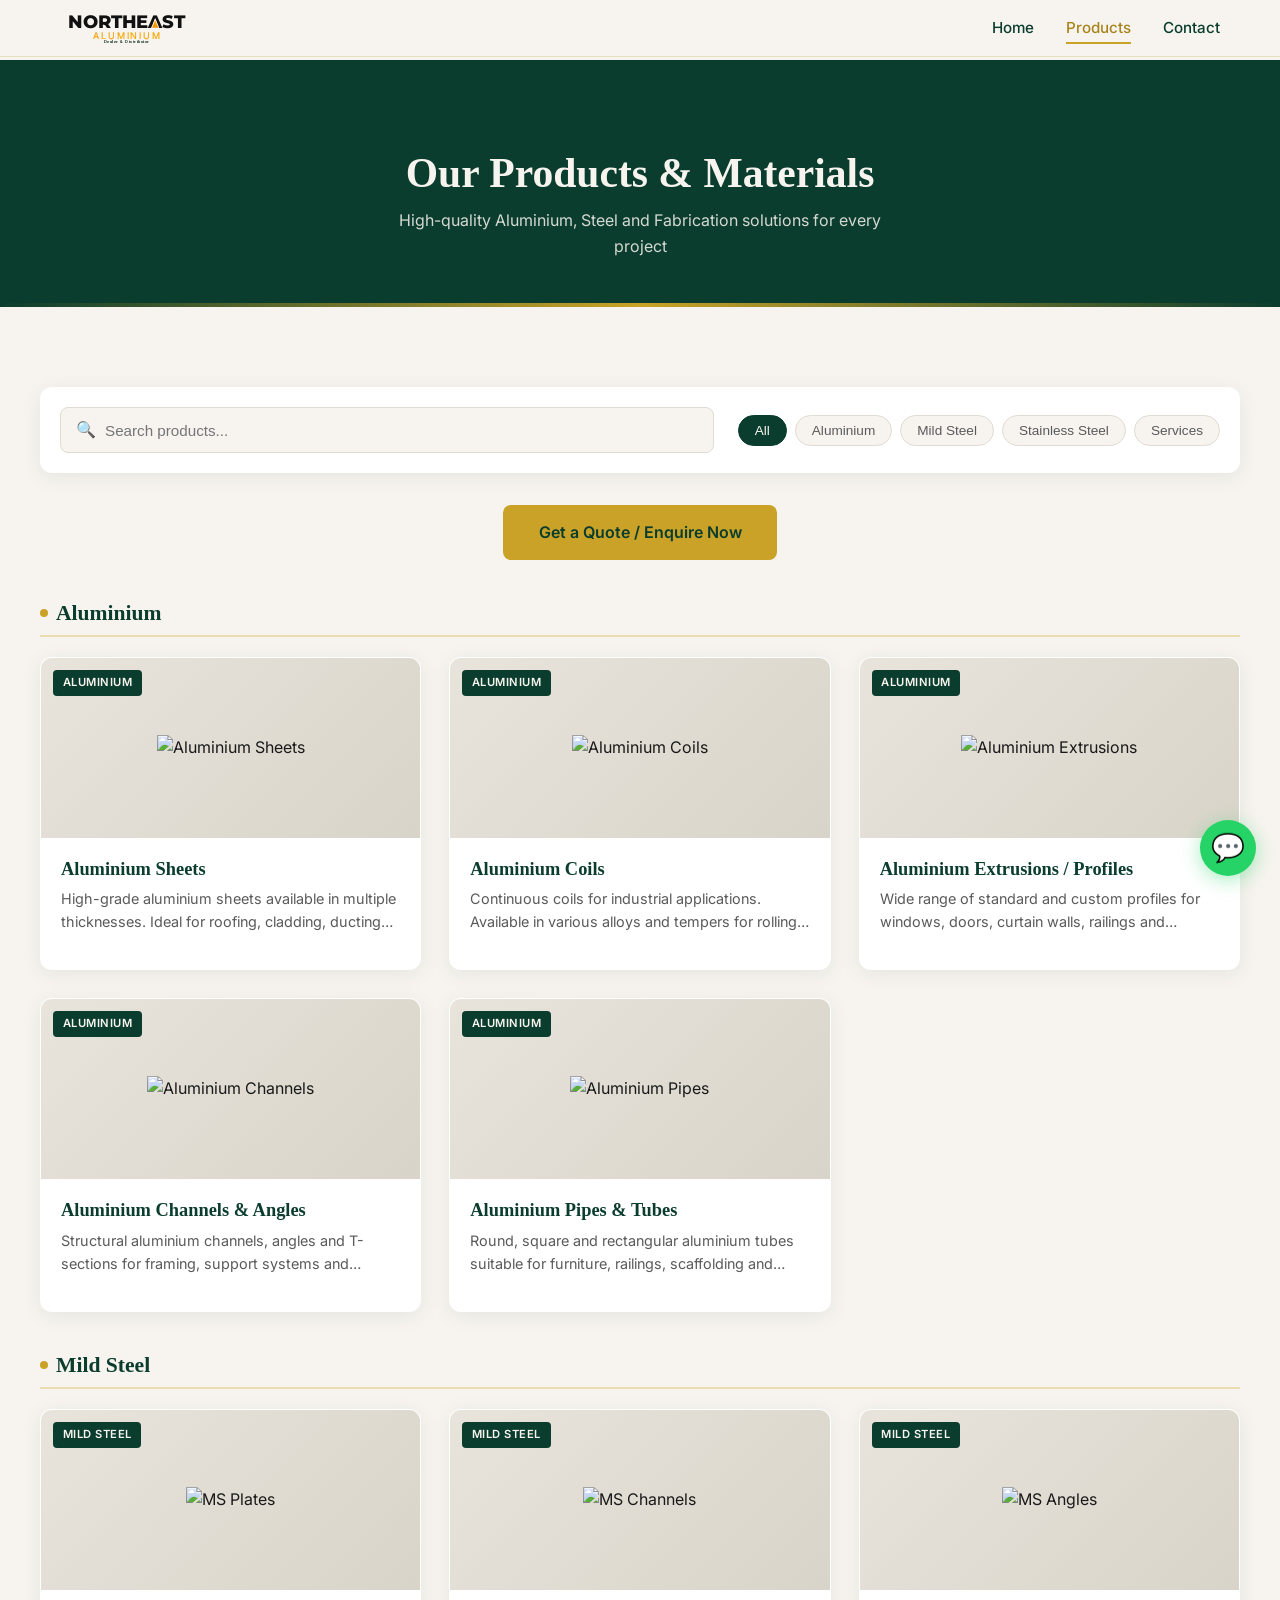
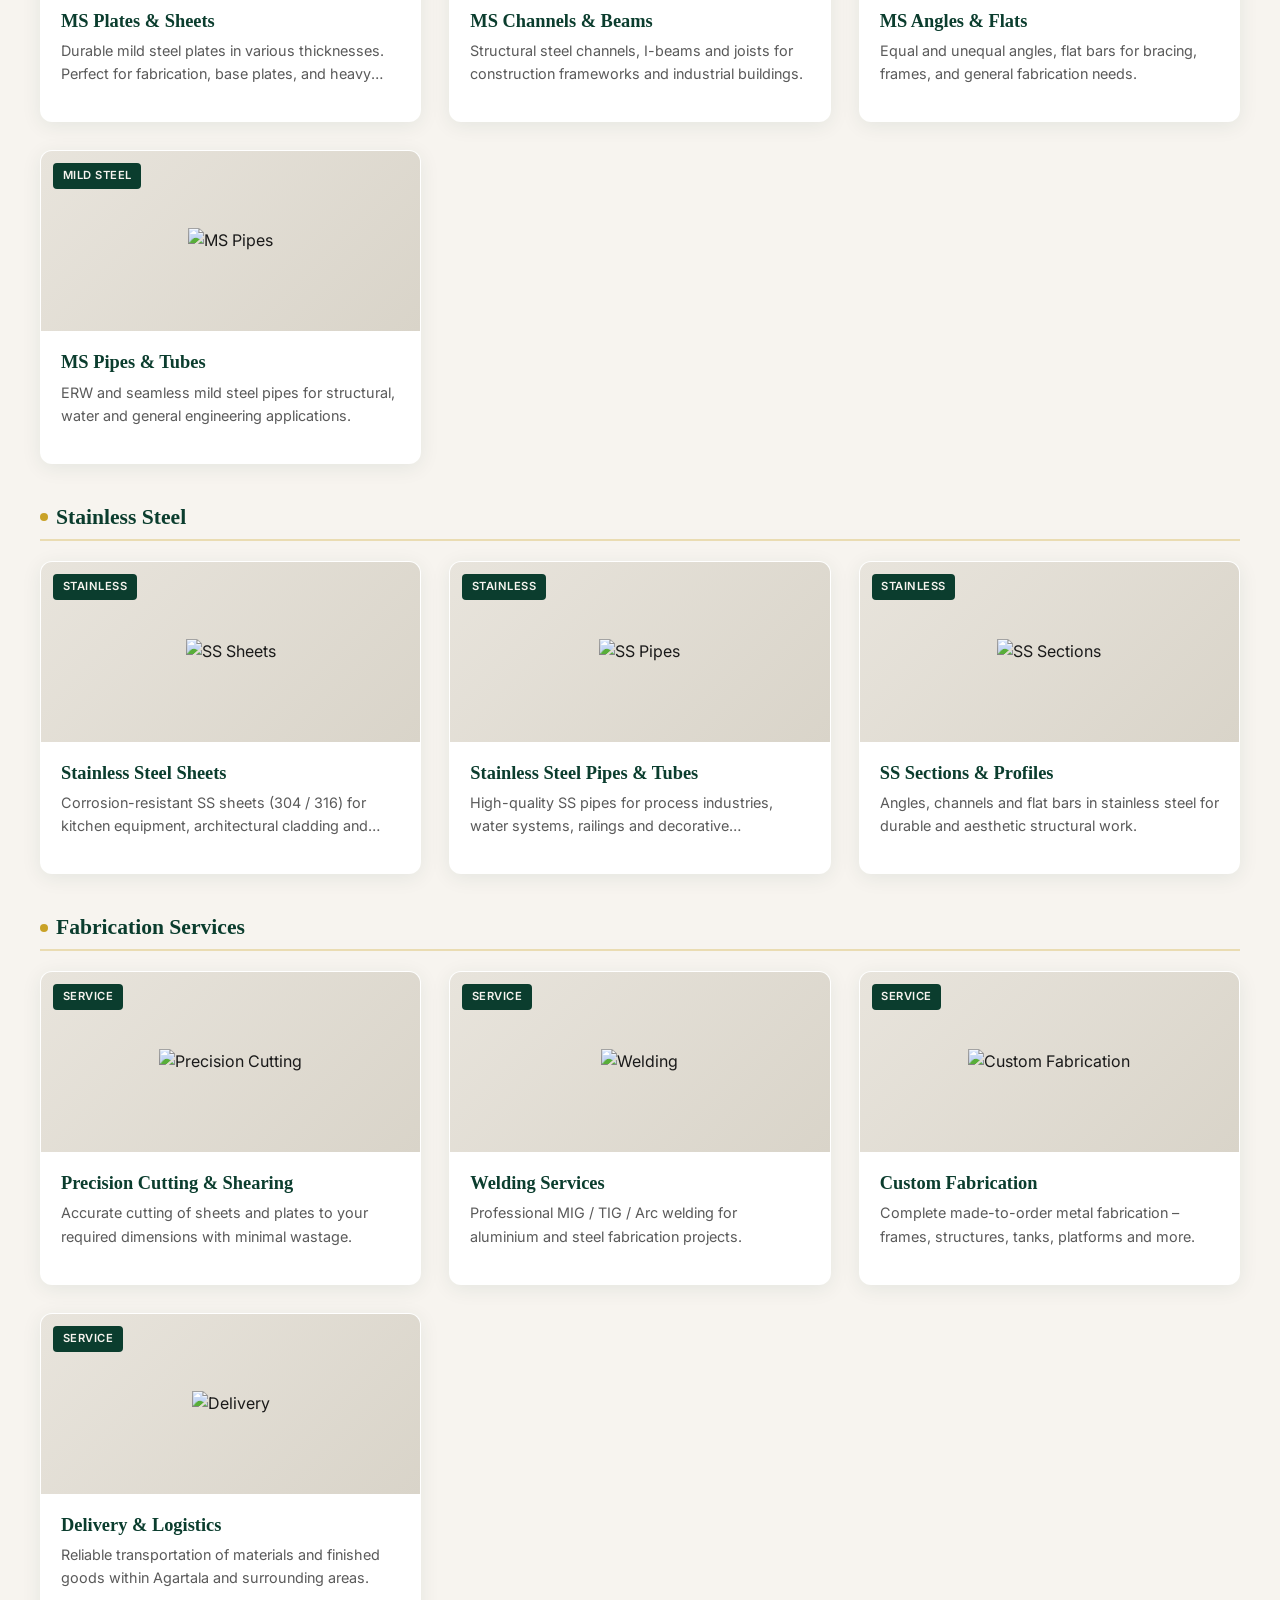
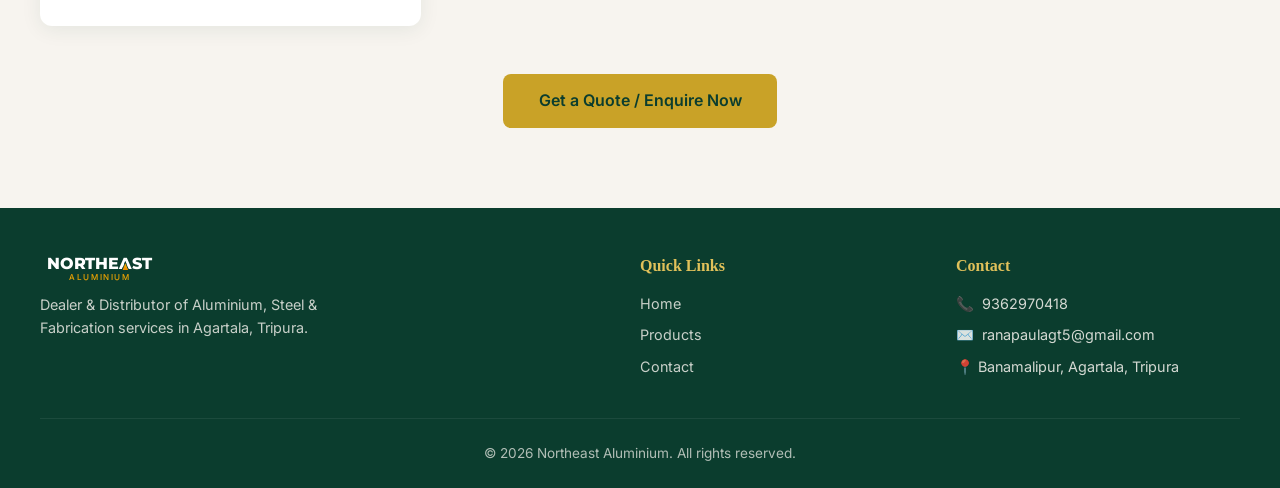
==== products.html @ 54a19af0 "Add files via upload" ====
<!DOCTYPE html>
<html lang="en">

<head>
    <meta charset="UTF-8">
    <meta name="viewport" content="width=device-width, initial-scale=1.0">
    <title>Products | Northeast Aluminium – Aluminium, Steel & Fabrication</title>
    <meta name="description"
        content="Browse our complete range of Aluminium sheets, extrusions, Mild Steel, Stainless Steel and fabrication services.">

    <link rel="preconnect" href="https://fonts.googleapis.com">
    <link rel="preconnect" href="https://fonts.gstatic.com" crossorigin>
    <link
        href="https://fonts.googleapis.com/css2?family=Inter:wght@400;500;600&family=Montserrat:wght@400;500;600;700;800&family=Roboto+Slab:wght@700&family=Cormorant+Garamond:wght@600&display=swap"
        rel="stylesheet">

    <link rel="stylesheet" href="css/style.css">
</head>

<body>

    <!-- Header -->
    <header class="header">
        <div class="nav-container">
            <a href="index.html" class="logo">
                <div class="site-logo" role="img" aria-label="Northeast Aluminium — Dealer & Distributor">
                    <div class="wordmark">NORTHE<span class="a">A</span>ST</div>
                    <div class="product">Aluminium</div>
                    <div class="role">Dealer & Distributor</div>
                </div>
            </a>

            <nav class="nav-links">
                <a href="index.html">Home</a>
                <a href="products.html" class="active">Products</a>
                <a href="contact.html">Contact</a>
            </nav>

            <div class="hamburger">
                <span></span>
                <span></span>
                <span></span>
            </div>
        </div>
    </header>

    <!-- Mobile Menu -->
    <div class="overlay"></div>
    <div class="mobile-menu">
        <a href="index.html">Home</a>
        <a href="products.html">Products</a>
        <a href="contact.html">Contact</a>
    </div>

    <!-- Page Hero -->
    <section class="page-hero">
        <h1>Our Products & Materials</h1>
        <p>High-quality Aluminium, Steel and Fabrication solutions for every project</p>
    </section>

    <!-- Products Section -->
    <section class="section">
        <div class="container">

            <!-- Filters -->
            <div class="filters">
                <div class="search-box">
                    <input type="text" id="productSearch" placeholder="Search products...">
                </div>
                <div class="filter-tabs">
                    <button class="filter-btn active" data-filter="all">All</button>
                    <button class="filter-btn" data-filter="aluminium">Aluminium</button>
                    <button class="filter-btn" data-filter="mild-steel">Mild Steel</button>
                    <button class="filter-btn" data-filter="stainless">Stainless Steel</button>
                    <button class="filter-btn" data-filter="services">Services</button>
                </div>
            </div>

            <!-- Single Enquire Button at top -->
            <div class="text-center" style="margin-bottom: 2rem;">
                <a href="contact.html" class="btn btn-primary" style="padding: 0.9rem 2.2rem; font-size: 1rem;">
                    Get a Quote / Enquire Now
                </a>
            </div>

            <div class="no-results">
                <p>No products found matching your search.</p>
            </div>

            <!-- ========== ALUMINIUM ========== -->
            <div class="category-section">
                <h2 class="category-title">Aluminium</h2>
                <div class="products-grid">

                    <div class="product-card" data-material="aluminium" data-name="Aluminium Sheets">
                        <div class="product-img">
                            <img src="images/products/aluminium-sheets.jpg" alt="Aluminium Sheets">
                            <span class="material-tag">Aluminium</span>
                        </div>
                        <div class="product-body">
                            <h3>Aluminium Sheets</h3>
                            <p>High-grade aluminium sheets available in multiple thicknesses. Ideal for roofing,
                                cladding, ducting and general fabrication.</p>
                        </div>
                    </div>

                    <div class="product-card" data-material="aluminium" data-name="Aluminium Coils">
                        <div class="product-img">
                            <img src="images/products/aluminium-coils.jpg" alt="Aluminium Coils">
                            <span class="material-tag">Aluminium</span>
                        </div>
                        <div class="product-body">
                            <h3>Aluminium Coils</h3>
                            <p>Continuous coils for industrial applications. Available in various alloys and tempers for
                                rolling and forming.</p>
                        </div>
                    </div>

                    <div class="product-card" data-material="aluminium" data-name="Aluminium Extrusions">
                        <div class="product-img">
                            <img src="images/products/aluminium-extrusions.jpg" alt="Aluminium Extrusions">
                            <span class="material-tag">Aluminium</span>
                        </div>
                        <div class="product-body">
                            <h3>Aluminium Extrusions / Profiles</h3>
                            <p>Wide range of standard and custom profiles for windows, doors, curtain walls, railings
                                and structural frames.</p>
                        </div>
                    </div>

                    <div class="product-card" data-material="aluminium" data-name="Aluminium Channels">
                        <div class="product-img">
                            <img src="images/products/aluminium-channels.jpg" alt="Aluminium Channels">
                            <span class="material-tag">Aluminium</span>
                        </div>
                        <div class="product-body">
                            <h3>Aluminium Channels & Angles</h3>
                            <p>Structural aluminium channels, angles and T-sections for framing, support systems and
                                industrial use.</p>
                        </div>
                    </div>

                    <div class="product-card" data-material="aluminium" data-name="Aluminium Pipes">
                        <div class="product-img">
                            <img src="images/products/aluminium-pipes.jpg" alt="Aluminium Pipes">
                            <span class="material-tag">Aluminium</span>
                        </div>
                        <div class="product-body">
                            <h3>Aluminium Pipes & Tubes</h3>
                            <p>Round, square and rectangular aluminium tubes suitable for furniture, railings,
                                scaffolding and structures.</p>
                        </div>
                    </div>

                </div>
            </div>

            <!-- ========== MILD STEEL ========== -->
            <div class="category-section">
                <h2 class="category-title">Mild Steel</h2>
                <div class="products-grid">

                    <div class="product-card" data-material="mild-steel" data-name="MS Plates">
                        <div class="product-img">
                            <img src="images/products/ms-plates.jpg" alt="MS Plates">
                            <span class="material-tag">Mild Steel</span>
                        </div>
                        <div class="product-body">
                            <h3>MS Plates & Sheets</h3>
                            <p>Durable mild steel plates in various thicknesses. Perfect for fabrication, base plates,
                                and heavy structural work.</p>
                        </div>
                    </div>

                    <div class="product-card" data-material="mild-steel" data-name="MS Channels">
                        <div class="product-img">
                            <img src="images/products/ms-channels.jpg" alt="MS Channels">
                            <span class="material-tag">Mild Steel</span>
                        </div>
                        <div class="product-body">
                            <h3>MS Channels & Beams</h3>
                            <p>Structural steel channels, I-beams and joists for construction frameworks and industrial
                                buildings.</p>
                        </div>
                    </div>

                    <div class="product-card" data-material="mild-steel" data-name="MS Angles">
                        <div class="product-img">
                            <img src="images/products/ms-angles.jpg" alt="MS Angles">
                            <span class="material-tag">Mild Steel</span>
                        </div>
                        <div class="product-body">
                            <h3>MS Angles & Flats</h3>
                            <p>Equal and unequal angles, flat bars for bracing, frames, and general fabrication needs.
                            </p>
                        </div>
                    </div>

                    <div class="product-card" data-material="mild-steel" data-name="MS Pipes">
                        <div class="product-img">
                            <img src="images/products/ms-pipes.jpg" alt="MS Pipes">
                            <span class="material-tag">Mild Steel</span>
                        </div>
                        <div class="product-body">
                            <h3>MS Pipes & Tubes</h3>
                            <p>ERW and seamless mild steel pipes for structural, water and general engineering
                                applications.</p>
                        </div>
                    </div>

                </div>
            </div>

            <!-- ========== STAINLESS STEEL ========== -->
            <div class="category-section">
                <h2 class="category-title">Stainless Steel</h2>
                <div class="products-grid">

                    <div class="product-card" data-material="stainless" data-name="SS Sheets">
                        <div class="product-img">
                            <img src="images/products/ss-sheets.jpg" alt="SS Sheets">
                            <span class="material-tag">Stainless</span>
                        </div>
                        <div class="product-body">
                            <h3>Stainless Steel Sheets</h3>
                            <p>Corrosion-resistant SS sheets (304 / 316) for kitchen equipment, architectural cladding
                                and industrial use.</p>
                        </div>
                    </div>

                    <div class="product-card" data-material="stainless" data-name="SS Pipes">
                        <div class="product-img">
                            <img src="images/products/ss-pipes.jpg" alt="SS Pipes">
                            <span class="material-tag">Stainless</span>
                        </div>
                        <div class="product-body">
                            <h3>Stainless Steel Pipes & Tubes</h3>
                            <p>High-quality SS pipes for process industries, water systems, railings and decorative
                                applications.</p>
                        </div>
                    </div>

                    <div class="product-card" data-material="stainless" data-name="SS Sections">
                        <div class="product-img">
                            <img src="images/products/ss-sections.jpg" alt="SS Sections">
                            <span class="material-tag">Stainless</span>
                        </div>
                        <div class="product-body">
                            <h3>SS Sections & Profiles</h3>
                            <p>Angles, channels and flat bars in stainless steel for durable and aesthetic structural
                                work.</p>
                        </div>
                    </div>

                </div>
            </div>

            <!-- ========== SERVICES ========== -->
            <div class="category-section">
                <h2 class="category-title">Fabrication Services</h2>
                <div class="products-grid">

                    <div class="product-card" data-material="services" data-name="Precision Cutting">
                        <div class="product-img">
                            <img src="images/products/cutting.jpg" alt="Precision Cutting">
                            <span class="material-tag">Service</span>
                        </div>
                        <div class="product-body">
                            <h3>Precision Cutting & Shearing</h3>
                            <p>Accurate cutting of sheets and plates to your required dimensions with minimal wastage.
                            </p>
                        </div>
                    </div>

                    <div class="product-card" data-material="services" data-name="Welding">
                        <div class="product-img">
                            <img src="images/products/welding.jpg" alt="Welding">
                            <span class="material-tag">Service</span>
                        </div>
                        <div class="product-body">
                            <h3>Welding Services</h3>
                            <p>Professional MIG / TIG / Arc welding for aluminium and steel fabrication projects.</p>
                        </div>
                    </div>

                    <div class="product-card" data-material="services" data-name="Custom Fabrication">
                        <div class="product-img">
                            <img src="images/products/fabrication.jpg" alt="Custom Fabrication">
                            <span class="material-tag">Service</span>
                        </div>
                        <div class="product-body">
                            <h3>Custom Fabrication</h3>
                            <p>Complete made-to-order metal fabrication – frames, structures, tanks, platforms and more.
                            </p>
                        </div>
                    </div>

                    <div class="product-card" data-material="services" data-name="Delivery">
                        <div class="product-img">
                            <img src="images/products/delivery.jpg" alt="Delivery">
                            <span class="material-tag">Service</span>
                        </div>
                        <div class="product-body">
                            <h3>Delivery & Logistics</h3>
                            <p>Reliable transportation of materials and finished goods within Agartala and surrounding
                                areas.</p>
                        </div>
                    </div>

                </div>
            </div>

            <!-- Single Enquire Button at bottom -->
            <div class="text-center" style="margin-top: 3rem;">
                <a href="contact.html" class="btn btn-primary" style="padding: 0.9rem 2.2rem; font-size: 1rem;">
                    Get a Quote / Enquire Now
                </a>
            </div>

        </div>
    </section>

    <!-- Footer -->
    <footer class="footer">
        <div class="container">
            <div class="footer-grid">
                <div class="footer-brand">
                    <div class="site-logo" role="img" aria-label="Northeast Aluminium">
                        <div class="wordmark">NORTHE<span class="a">A</span>ST</div>
                        <div class="product">Aluminium</div>
                    </div>
                    <p style="margin-top: 0.75rem;">Dealer & Distributor of Aluminium, Steel & Fabrication services in
                        Agartala, Tripura.</p>
                </div>

                <div class="footer-links">
                    <h4>Quick Links</h4>
                    <a href="index.html">Home</a>
                    <a href="products.html">Products</a>
                    <a href="contact.html">Contact</a>
                </div>

                <div class="footer-contact">
                    <h4>Contact</h4>
                    <p>📞 <a href="tel:+919362970418">9362970418</a></p>
                    <p>✉️ <a href="mailto:ranapaulagt5@gmail.com">ranapaulagt5@gmail.com</a></p>
                    <p>📍 Banamalipur, Agartala, Tripura</p>
                </div>
            </div>

            <div class="footer-bottom">
                <p>© 2026 Northeast Aluminium. All rights reserved.</p>
            </div>
        </div>
    </footer>

    <!-- Floating WhatsApp -->
    <a href="https://wa.me/919362970418" class="float-whatsapp" target="_blank" rel="noopener"
        title="Chat on WhatsApp">💬</a>

    <script src="js/script.js"></script>
</body>

</html>
---- css/style.css ----
/* ============================================
   NORTHEAST ALUMINIUM - Premium Mobile-First
   Theme: Cream + Deep Green + Gold Accents
   ============================================ */

:root {
    --cream: #f7f4ef;
    --cream-dark: #efeae2;
    --green: #0b3d2e;
    --green-light: #145c45;
    --green-soft: #1a6b52;
    --gold: #c9a227;
    --gold-light: #e0c15a;
    --gold-dark: #a8841c;
    --text: #1a1a1a;
    --text-muted: #5a5a5a;
    --white: #ffffff;
    --shadow: 0 4px 20px rgba(11, 61, 46, 0.08);
    --shadow-hover: 0 8px 30px rgba(11, 61, 46, 0.15);
    --radius: 12px;
    --transition: all 0.3s cubic-bezier(0.4, 0, 0.2, 1);
}

* {
    margin: 0;
    padding: 0;
    box-sizing: border-box;
}

html {
    scroll-behavior: smooth;
}

body {
    font-family: 'Inter', -apple-system, BlinkMacSystemFont, 'Segoe UI', sans-serif;
    background-color: var(--cream);
    color: var(--text);
    line-height: 1.6;
    overflow-x: hidden;
}

h1,
h2,
h3,
h4 {
    font-family: 'Times New Roman', Times, serif;
    font-weight: 700;
    line-height: 1.25;
}

img {
    max-width: 100%;
    height: auto;
    display: block;
}

a {
    text-decoration: none;
    color: inherit;
    transition: var(--transition);
}

ul {
    list-style: none;
}

/* ========== HEADER ========== */
.header {
    position: fixed;
    top: 0;
    left: 0;
    right: 0;
    z-index: 1000;
    background: rgba(247, 244, 239, 0.95);
    backdrop-filter: blur(12px);
    border-bottom: 1px solid rgba(201, 162, 39, 0.25);
    transition: var(--transition);
}

.header.scrolled {
    box-shadow: var(--shadow);
}

.nav-container {
    max-width: 1200px;
    margin: 0 auto;
    padding: 0.75rem 1.25rem;
    display: flex;
    align-items: center;
    justify-content: space-between;
}

.logo {
    display: flex;
    align-items: center;
    gap: 0.5rem;
}


.nav-links {
    display: none;
    gap: 2rem;
    align-items: center;
}

.nav-links a {
    font-weight: 500;
    font-size: 0.95rem;
    color: var(--green);
    position: relative;
    padding: 0.25rem 0;
}

.nav-links a::after {
    content: '';
    position: absolute;
    bottom: 0;
    left: 0;
    width: 0;
    height: 2px;
    background: var(--gold);
    transition: width 0.3s ease;
}

.nav-links a:hover::after,
.nav-links a.active::after {
    width: 100%;
}

.nav-links a.active {
    color: var(--gold-dark);
}

.hamburger {
    display: flex;
    flex-direction: column;
    gap: 5px;
    cursor: pointer;
    padding: 8px;
    z-index: 1001;
}

.hamburger span {
    width: 24px;
    height: 2.5px;
    background: var(--green);
    border-radius: 2px;
    transition: var(--transition);
}

.hamburger.active span:nth-child(1) {
    transform: rotate(45deg) translate(5px, 5px);
}

.hamburger.active span:nth-child(2) {
    opacity: 0;
}

.hamburger.active span:nth-child(3) {
    transform: rotate(-45deg) translate(5px, -5px);
}

/* Mobile Menu */
.mobile-menu {
    position: fixed;
    top: 0;
    right: -100%;
    width: 80%;
    max-width: 320px;
    height: 100vh;
    background: var(--green);
    padding: 5rem 2rem 2rem;
    transition: right 0.35s ease;
    z-index: 999;
    display: flex;
    flex-direction: column;
    gap: 1.5rem;
}

.mobile-menu.open {
    right: 0;
}

.mobile-menu a {
    color: var(--cream);
    font-size: 1.2rem;
    font-weight: 500;
    padding: 0.5rem 0;
    border-bottom: 1px solid rgba(255, 255, 255, 0.1);
}

.mobile-menu a:hover {
    color: var(--gold-light);
}

.overlay {
    position: fixed;
    inset: 0;
    background: rgba(0, 0, 0, 0.5);
    opacity: 0;
    visibility: hidden;
    transition: var(--transition);
    z-index: 998;
}

.overlay.show {
    opacity: 1;
    visibility: visible;
}

/* ========== HERO ========== */
.hero {
    position: relative;
    min-height: 85vh;
    display: flex;
    align-items: center;
    justify-content: center;
    text-align: center;
    color: var(--white);
    overflow: hidden;
    margin-top: 60px;
}

.hero-bg {
    position: absolute;
    inset: 0;
    background: url('../images/hero-bg.jpg') center/cover no-repeat;
    transform: scale(1.05);
    transition: transform 8s ease;
}

.hero:hover .hero-bg {
    transform: scale(1);
}

.hero-overlay {
    position: absolute;
    inset: 0;
    background: linear-gradient(135deg,
            rgba(11, 61, 46, 0.88) 0%,
            rgba(11, 61, 46, 0.72) 50%,
            rgba(20, 92, 69, 0.85) 100%);
}

.hero-content {
    position: relative;
    z-index: 2;
    padding: 2rem 1.5rem;
    max-width: 800px;
}



.hero h1 {
    font-size: clamp(2.2rem, 8vw, 3.8rem);
    margin-bottom: 0.75rem;
    letter-spacing: -0.5px;
}

.hero h1 span {
    color: var(--gold-light);
}

.hero p {
    font-size: 1.1rem;
    opacity: 0.9;
    margin-bottom: 2rem;
    max-width: 520px;
    margin-left: auto;
    margin-right: auto;
}

.hero-btns {
    display: flex;
    flex-wrap: wrap;
    gap: 1rem;
    justify-content: center;
}

/* ========== BUTTONS ========== */
.btn {
    display: inline-flex;
    align-items: center;
    justify-content: center;
    gap: 0.5rem;
    padding: 0.85rem 1.75rem;
    font-weight: 600;
    font-size: 0.95rem;
    border-radius: 8px;
    border: none;
    cursor: pointer;
    transition: var(--transition);
}

.btn-primary {
    background: var(--gold);
    color: var(--green);
}

.btn-primary:hover {
    background: var(--gold-light);
    transform: translateY(-2px);
    box-shadow: 0 6px 20px rgba(201, 162, 39, 0.35);
}

.btn-outline {
    background: transparent;
    color: var(--white);
    border: 2px solid rgba(255, 255, 255, 0.7);
}

.btn-outline:hover {
    background: rgba(255, 255, 255, 0.1);
    border-color: var(--white);
}

.btn-green {
    background: var(--green);
    color: var(--cream);
}

.btn-green:hover {
    background: var(--green-light);
    transform: translateY(-2px);
}

.btn-sm {
    padding: 0.55rem 1.1rem;
    font-size: 0.85rem;
}

/* ========== SECTIONS ========== */
.section {
    padding: 4rem 1.25rem;
}

.section-header {
    text-align: center;
    margin-bottom: 2.5rem;
}

.section-header h2 {
    font-size: clamp(1.75rem, 5vw, 2.4rem);
    color: var(--green);
    margin-bottom: 0.5rem;
}

.section-header p {
    color: var(--text-muted);
    max-width: 560px;
    margin: 0 auto;
}

.gold-line {
    width: 60px;
    height: 3px;
    background: linear-gradient(90deg, var(--gold), var(--gold-light));
    margin: 1rem auto 0;
    border-radius: 2px;
}

.container {
    max-width: 1200px;
    margin: 0 auto;
}

/* ========== ABOUT STRIP ========== */
.about-strip {
    background: var(--white);
    border-radius: var(--radius);
    padding: 2rem 1.5rem;
    box-shadow: var(--shadow);
    display: grid;
    gap: 1.5rem;
    margin-top: -3rem;
    position: relative;
    z-index: 10;
}

.about-item {
    display: flex;
    gap: 1rem;
    align-items: flex-start;
}

.about-icon {
    width: 48px;
    height: 48px;
    background: linear-gradient(135deg, var(--green), var(--green-light));
    border-radius: 10px;
    display: flex;
    align-items: center;
    justify-content: center;
    color: var(--gold-light);
    font-size: 1.3rem;
    flex-shrink: 0;
}

.about-item h4 {
    font-size: 1.05rem;
    color: var(--green);
    margin-bottom: 0.25rem;
}

.about-item p {
    font-size: 0.9rem;
    color: var(--text-muted);
}

/* ========== FEATURED PRODUCTS ========== */
.products-grid {
    display: grid;
    grid-template-columns: 1fr;
    gap: 1.5rem;
}

.product-card {
    background: var(--white);
    border-radius: var(--radius);
    overflow: hidden;
    box-shadow: var(--shadow);
    transition: var(--transition);
    border: 1px solid transparent;
}

.product-card:hover {
    transform: translateY(-6px);
    box-shadow: var(--shadow-hover);
    border-color: rgba(201, 162, 39, 0.3);
}

.product-img {
    height: 180px;
    background: linear-gradient(135deg, #e8e4dc, #d9d4c9);
    display: flex;
    align-items: center;
    justify-content: center;
    position: relative;
    overflow: hidden;
}

.product-img::before {
    content: attr(data-icon);
    font-size: 3.5rem;
    opacity: 0.7;
}

.product-img .material-tag {
    position: absolute;
    top: 12px;
    left: 12px;
    background: var(--green);
    color: var(--cream);
    font-size: 0.7rem;
    font-weight: 600;
    padding: 0.25rem 0.6rem;
    border-radius: 4px;
    text-transform: uppercase;
    letter-spacing: 0.5px;
}

.product-body {
    padding: 1.25rem;
}

.product-body h3 {
    font-size: 1.15rem;
    color: var(--green);
    margin-bottom: 0.4rem;
}

.product-body p {
    font-size: 0.9rem;
    color: var(--text-muted);
    margin-bottom: 1rem;
    display: -webkit-box;
    -webkit-line-clamp: 2;
    -webkit-box-orient: vertical;
    overflow: hidden;
}

.product-footer {
    display: flex;
    justify-content: space-between;
    align-items: center;
}

/* ========== FACILITIES ========== */
.facilities {
    background: var(--green);
    color: var(--cream);
    position: relative;
    overflow: hidden;
}

.facilities::before {
    content: '';
    position: absolute;
    top: -50%;
    right: -20%;
    width: 60%;
    height: 200%;
    background: radial-gradient(circle, rgba(201, 162, 39, 0.12) 0%, transparent 70%);
    pointer-events: none;
}

.facilities .section-header h2 {
    color: var(--cream);
}

.facilities .section-header p {
    color: rgba(247, 244, 239, 0.75);
}

.facilities-grid {
    display: grid;
    grid-template-columns: 1fr 1fr;
    gap: 1.25rem;
}

.facility-card {
    background: rgba(255, 255, 255, 0.06);
    border: 1px solid rgba(201, 162, 39, 0.25);
    border-radius: var(--radius);
    padding: 1.5rem 1.25rem;
    text-align: center;
    transition: var(--transition);
}

.facility-card:hover {
    background: rgba(255, 255, 255, 0.1);
    border-color: var(--gold);
    transform: translateY(-4px);
}

.facility-icon {
    font-size: 2rem;
    margin-bottom: 0.75rem;
    color: var(--gold-light);
}

.facility-card h4 {
    font-size: 1rem;
    margin-bottom: 0.35rem;
    color: var(--cream);
}

.facility-card p {
    font-size: 0.85rem;
    opacity: 0.8;
}

/* ========== CTA ========== */
.cta {
    background: linear-gradient(135deg, var(--cream-dark), var(--cream));
    text-align: center;
    padding: 3.5rem 1.5rem;
}

.cta h2 {
    color: var(--green);
    margin-bottom: 0.75rem;
}

.cta p {
    color: var(--text-muted);
    margin-bottom: 1.75rem;
    max-width: 480px;
    margin-left: auto;
    margin-right: auto;
}

/* ========== FOOTER ========== */
.footer {
    background: var(--green);
    color: var(--cream);
    padding: 3rem 1.25rem 1.5rem;
}

.footer-grid {
    display: grid;
    gap: 2rem;
    margin-bottom: 2rem;
}


.footer-brand p {
    font-size: 0.9rem;
    opacity: 0.8;
    max-width: 280px;
}

.footer h4 {
    font-size: 1rem;
    margin-bottom: 1rem;
    color: var(--gold-light);
}

.footer-links a {
    display: block;
    font-size: 0.9rem;
    opacity: 0.8;
    margin-bottom: 0.5rem;
}

.footer-links a:hover {
    opacity: 1;
    color: var(--gold-light);
}

.footer-contact p {
    font-size: 0.9rem;
    opacity: 0.85;
    margin-bottom: 0.5rem;
    display: flex;
    align-items: center;
    gap: 0.5rem;
}

.footer-bottom {
    border-top: 1px solid rgba(255, 255, 255, 0.1);
    padding-top: 1.5rem;
    text-align: center;
    font-size: 0.85rem;
    opacity: 0.7;
}

/* ========== PRODUCTS PAGE ========== */
.page-hero {
    background: var(--green);
    color: var(--cream);
    padding: 5.5rem 1.25rem 3rem;
    text-align: center;
    margin-top: 60px;
    position: relative;
    overflow: hidden;
}

.page-hero::after {
    content: '';
    position: absolute;
    bottom: 0;
    left: 0;
    right: 0;
    height: 4px;
    background: linear-gradient(90deg, transparent, var(--gold), transparent);
}

.page-hero h1 {
    font-size: clamp(1.8rem, 6vw, 2.6rem);
    margin-bottom: 0.5rem;
}

.page-hero p {
    opacity: 0.85;
    max-width: 500px;
    margin: 0 auto;
}

/* Filters */
.filters {
    background: var(--white);
    padding: 1.25rem;
    border-radius: var(--radius);
    box-shadow: var(--shadow);
    margin-bottom: 2rem;
    position: sticky;
    top: 70px;
    z-index: 50;
}

.search-box {
    position: relative;
    margin-bottom: 1rem;
}

.search-box input {
    width: 100%;
    padding: 0.85rem 1rem 0.85rem 2.75rem;
    border: 1.5px solid #e0dbd3;
    border-radius: 8px;
    font-size: 0.95rem;
    background: var(--cream);
    transition: var(--transition);
}

.search-box input:focus {
    outline: none;
    border-color: var(--gold);
    background: var(--white);
}

.search-box::before {
    content: '🔍';
    position: absolute;
    left: 1rem;
    top: 50%;
    transform: translateY(-50%);
    font-size: 1rem;
}

.filter-tabs {
    display: flex;
    flex-wrap: wrap;
    gap: 0.5rem;
}

.filter-btn {
    padding: 0.45rem 1rem;
    border-radius: 50px;
    border: 1.5px solid #e0dbd3;
    background: var(--cream);
    font-size: 0.85rem;
    font-weight: 500;
    color: var(--text-muted);
    cursor: pointer;
    transition: var(--transition);
}

.filter-btn:hover,
.filter-btn.active {
    background: var(--green);
    color: var(--cream);
    border-color: var(--green);
}

.category-title {
    font-size: 1.35rem;
    color: var(--green);
    margin: 2.5rem 0 1.25rem;
    padding-bottom: 0.5rem;
    border-bottom: 2px solid rgba(201, 162, 39, 0.3);
    display: flex;
    align-items: center;
    gap: 0.5rem;
}

.category-title::before {
    content: '';
    width: 8px;
    height: 8px;
    background: var(--gold);
    border-radius: 50%;
}

.no-results {
    text-align: center;
    padding: 3rem 1rem;
    color: var(--text-muted);
    display: none;
}

/* ========== CONTACT PAGE ========== */
.contact-grid {
    display: grid;
    gap: 2rem;
}

.contact-card {
    background: var(--white);
    border-radius: var(--radius);
    padding: 1.75rem;
    box-shadow: var(--shadow);
    display: flex;
    gap: 1.25rem;
    align-items: flex-start;
    transition: var(--transition);
}

.contact-card:hover {
    transform: translateY(-3px);
    box-shadow: var(--shadow-hover);
}

.contact-icon {
    width: 52px;
    height: 52px;
    background: linear-gradient(135deg, var(--green), var(--green-light));
    border-radius: 12px;
    display: flex;
    align-items: center;
    justify-content: center;
    color: var(--gold-light);
    font-size: 1.4rem;
    flex-shrink: 0;
}

.contact-card h3 {
    font-size: 1.1rem;
    color: var(--green);
    margin-bottom: 0.3rem;
}

.contact-card a,
.contact-card p {
    font-size: 0.95rem;
    color: var(--text-muted);
}

.contact-card a:hover {
    color: var(--gold-dark);
}

.whatsapp-btn {
    display: inline-flex;
    align-items: center;
    gap: 0.5rem;
    background: #25D366;
    color: white;
    padding: 0.6rem 1.2rem;
    border-radius: 8px;
    font-weight: 600;
    font-size: 0.9rem;
    margin-top: 0.5rem;
}

.whatsapp-btn:hover {
    background: #1da851;
    transform: translateY(-2px);
}

/* Form */
.contact-form {
    background: var(--white);
    border-radius: var(--radius);
    padding: 2rem 1.5rem;
    box-shadow: var(--shadow);
}

.contact-form h3 {
    color: var(--green);
    margin-bottom: 1.5rem;
    font-size: 1.3rem;
}

.form-group {
    margin-bottom: 1.25rem;
}

.form-group label {
    display: block;
    font-size: 0.9rem;
    font-weight: 500;
    color: var(--green);
    margin-bottom: 0.4rem;
}

.form-group input,
.form-group textarea,
.form-group select {
    width: 100%;
    padding: 0.85rem 1rem;
    border: 1.5px solid #e0dbd3;
    border-radius: 8px;
    font-size: 0.95rem;
    background: var(--cream);
    font-family: inherit;
    transition: var(--transition);
}

.form-group input:focus,
.form-group textarea:focus,
.form-group select:focus {
    outline: none;
    border-color: var(--gold);
    background: var(--white);
}

.form-group textarea {
    min-height: 120px;
    resize: vertical;
}

/* Map placeholder */
.map-placeholder {
    background: linear-gradient(135deg, #e8e4dc, #d4cfc5);
    height: 220px;
    border-radius: var(--radius);
    display: flex;
    align-items: center;
    justify-content: center;
    flex-direction: column;
    gap: 0.5rem;
    color: var(--green);
    font-weight: 500;
    margin-top: 1.5rem;
    border: 2px dashed rgba(11, 61, 46, 0.2);
}

/* ========== FLOATING WHATSAPP ========== */
.float-whatsapp {
    position: fixed;
    bottom: 1.5rem;
    right: 1.5rem;
    width: 56px;
    height: 56px;
    background: #25D366;
    border-radius: 50%;
    display: flex;
    align-items: center;
    justify-content: center;
    color: white;
    font-size: 1.7rem;
    box-shadow: 0 4px 20px rgba(37, 211, 102, 0.4);
    z-index: 999;
    transition: var(--transition);
    animation: pulse 2.5s infinite;
}

.float-whatsapp:hover {
    transform: scale(1.1);
    box-shadow: 0 6px 25px rgba(37, 211, 102, 0.5);
}

@keyframes pulse {

    0%,
    100% {
        box-shadow: 0 4px 20px rgba(37, 211, 102, 0.4);
    }

    50% {
        box-shadow: 0 4px 30px rgba(37, 211, 102, 0.7);
    }
}

/* ========== UTILITIES ========== */
.text-center {
    text-align: center;
}

.mt-2 {
    margin-top: 2rem;
}

.mb-2 {
    margin-bottom: 2rem;
}

/* ========== RESPONSIVE ========== */
@media (min-width: 640px) {
    .products-grid {
        grid-template-columns: repeat(2, 1fr);
    }

    .about-strip {
        grid-template-columns: repeat(2, 1fr);
    }

    .facilities-grid {
        grid-template-columns: repeat(3, 1fr);
    }
}

@media (min-width: 768px) {
    .nav-links {
        display: flex;
    }

    .hamburger {
        display: none;
    }

    .hero {
        min-height: 90vh;
    }

    .about-strip {
        grid-template-columns: repeat(4, 1fr);
        padding: 2rem;
    }

    .products-grid {
        grid-template-columns: repeat(3, 1fr);
    }

    .facilities-grid {
        grid-template-columns: repeat(3, 1fr);
    }

    .footer-grid {
        grid-template-columns: 2fr 1fr 1fr;
    }

    .contact-grid {
        grid-template-columns: 1fr 1fr;
    }

    .filters {
        display: flex;
        align-items: center;
        gap: 1.5rem;
    }

    .search-box {
        flex: 1;
        margin-bottom: 0;
    }
}

@media (min-width: 1024px) {
    .section {
        padding: 5rem 1.5rem;
    }

    .products-grid {
        grid-template-columns: repeat(3, 1fr);
        gap: 1.75rem;
    }

    .facilities-grid {
        grid-template-columns: repeat(6, 1fr);
    }
}

/* ========== PURE HTML LOGO ========== */
.site-logo {
    font-size: 18px;
    /* controls overall size in header */
    width: 7.4em;
    padding: 0;
    background: transparent;
    display: flex;
    flex-direction: column;
    align-items: center;
    line-height: 1;
}

.site-logo .wordmark {
    font-family: "Montserrat", "Arial Black", Arial, sans-serif;
    font-weight: 800;
    font-size: 1em;
    line-height: 1;
    letter-spacing: -0.01em;
    color: #111;
    white-space: nowrap;
}

.site-logo .wordmark .a {
    position: relative;
    display: inline-block;
}

.site-logo .wordmark .a::before {
    content: "";
    position: absolute;
    left: 50%;
    top: 0.3em;
    width: 0.46em;
    height: 0.56em;
    transform: translateX(-50%);
    background: #fff;
    clip-path: polygon(50% 0, 100% 100%, 0 100%);
    z-index: 1;
}

.site-logo .wordmark .a::after {
    content: "";
    position: absolute;
    left: 50%;
    top: 0.42em;
    width: 0.35em;
    height: 0.43em;
    transform: translateX(-50%);
    background: linear-gradient(180deg, #f5b400, #f08a00);
    clip-path: polygon(50% 0, 100% 100%, 0 100%);
    z-index: 2;
}

.site-logo .product {
    margin-top: 0.02em;
    font-weight: 400;
    font-size: 0.5em;
    line-height: 1;
    letter-spacing: 0.2em;
    padding-left: 0.2em;
    color: #f5b400;
    -webkit-text-stroke: 0.02em #f08a00;
    text-transform: uppercase;
}

.site-logo .role {
    margin-top: 0.12em;
    font-family: "Roboto Slab", Georgia, serif;
    font-weight: 700;
    font-size: 0.2em;
    letter-spacing: 0.14em;
    padding-left: 0.14em;
    color: #1f3a2a;
}

.site-logo .rule {
    width: 100%;
    height: 1px;
    margin-top: 0.22em;
    background: linear-gradient(90deg, transparent, #9a9a9a 12%, #9a9a9a 88%, transparent);
}

.site-logo .tagline {
    margin-top: 0.14em;
    font-family: "Cormorant Garamond", Georgia, serif;
    font-weight: 600;
    font-size: 0.17em;
    letter-spacing: 0.2em;
    padding-left: 0.2em;
    color: #222;
    text-transform: uppercase;
    white-space: nowrap;
}

/* Footer version of logo – slightly smaller + light background */
/* Footer logo – same look as hero, but small size */
.footer .site-logo {
    font-size: 16px;
    /* keeps the current small size */
    background: transparent;
    padding: 0;
    margin: 0;
}

.footer .site-logo .wordmark {
    color: #ffffff;
}

.footer .site-logo .product {
    color: #f5b400;
    -webkit-text-stroke: 0.015em #f08a00;
}

.footer .site-logo .role {
    color: rgba(255, 255, 255, 0.9);
}

.footer .site-logo .wordmark .a::before {
    background: #0b3d2e;
    /* dark green so triangle stays visible */
}

/* Hide the long tagline & role on very small screens to keep header clean */
@media (max-width: 400px) {

    .site-logo .role,
    .site-logo .tagline,
    .site-logo .rule {
        display: none;
    }

    .site-logo {
        font-size: 16px;
    }
}

/* Hero logo – matches the previous H1 size */
.hero-logo {
    font-size: clamp(2.4rem, 9vw, 4.2rem);
    margin: 0.8rem auto 1.2rem;
    color: #fff;
}

.hero-logo .wordmark {
    color: #fff;
}

.hero-logo .product {
    color: #f5b400;
    -webkit-text-stroke: 0.015em #f08a00;
}

.hero-logo .role {
    color: rgba(255, 255, 255, 0.9);
}

.hero-logo .wordmark .a::before {
    background: #0b3d2e;
    /* dark green so the white triangle stands out on dark hero */
}

/* Fix spacing between Intro and About cards */
.intro-section {
    padding-top: 2.5rem !important;
    padding-bottom: 1.5rem !important;
}

.about-strip {
    margin-top: 1.5rem !important;
    /* reduced from -3rem */
}
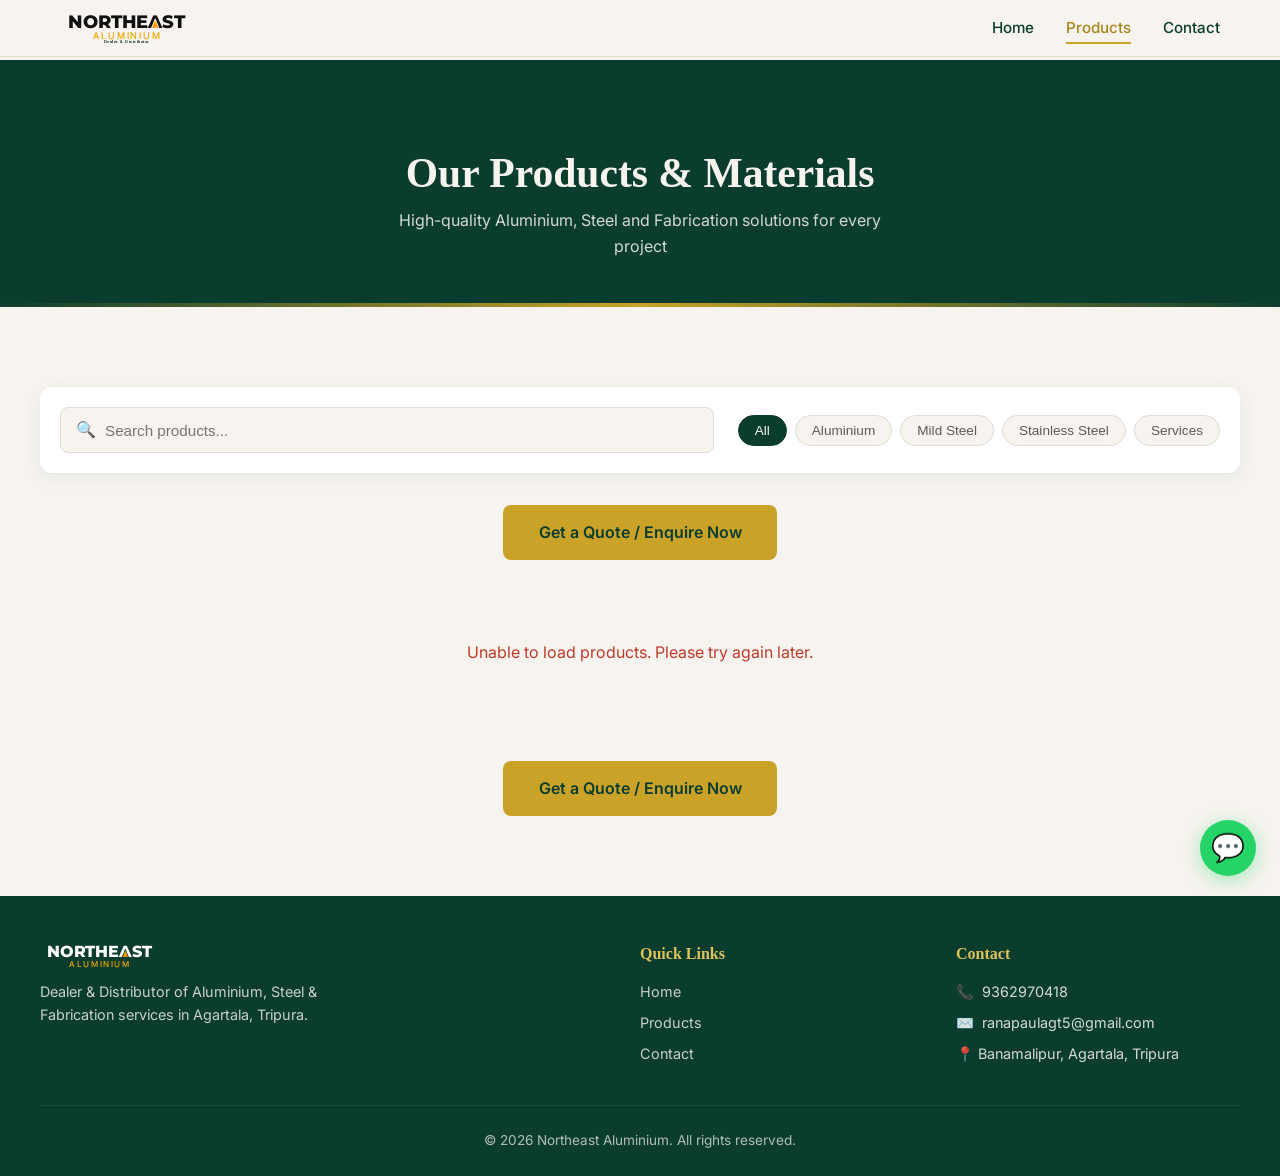
==== commit e592dcc4: "Update products.html" ====
--- a/products.html
+++ b/products.html
@@ -15,6 +15,166 @@
         rel="stylesheet">
 
     <link rel="stylesheet" href="css/style.css">
+    <style>
+        /* ========== Product Detail Overlay ========== */
+        .product-detail-overlay {
+            position: fixed;
+            inset: 0;
+            background: rgba(11, 61, 46, 0.92);
+            z-index: 2000;
+            display: none;
+            align-items: center;
+            justify-content: center;
+            padding: 1rem;
+            overflow-y: auto;
+            opacity: 0;
+            transition: opacity 0.3s ease;
+        }
+
+        .product-detail-overlay.show {
+            display: flex;
+            opacity: 1;
+        }
+
+        .product-detail {
+            background: #fff;
+            border-radius: 16px;
+            max-width: 900px;
+            width: 100%;
+            max-height: 95vh;
+            overflow: hidden;
+            display: flex;
+            flex-direction: column;
+            box-shadow: 0 25px 60px rgba(0, 0, 0, 0.35);
+            position: relative;
+            animation: detailIn 0.35s ease;
+        }
+
+        @keyframes detailIn {
+            from {
+                transform: scale(0.92);
+                opacity: 0;
+            }
+
+            to {
+                transform: scale(1);
+                opacity: 1;
+            }
+        }
+
+        .detail-close {
+            position: absolute;
+            top: 12px;
+            right: 12px;
+            width: 42px;
+            height: 42px;
+            border-radius: 50%;
+            background: rgba(0, 0, 0, 0.55);
+            color: #fff;
+            border: none;
+            font-size: 1.4rem;
+            cursor: pointer;
+            z-index: 10;
+            display: flex;
+            align-items: center;
+            justify-content: center;
+            transition: background 0.2s;
+        }
+
+        .detail-close:hover {
+            background: rgba(0, 0, 0, 0.8);
+        }
+
+        .detail-image-wrap {
+            width: 100%;
+            height: 55vh;
+            min-height: 260px;
+            background: #e8e4dc;
+            position: relative;
+            overflow: hidden;
+        }
+
+        .detail-image-wrap img {
+            width: 100%;
+            height: 100%;
+            object-fit: cover;
+            display: block;
+        }
+
+        .detail-body {
+            padding: 1.5rem 1.5rem 2rem;
+            overflow-y: auto;
+        }
+
+        .detail-body .material-tag {
+            display: inline-block;
+            background: var(--green);
+            color: var(--cream);
+            font-size: 0.75rem;
+            font-weight: 600;
+            padding: 0.3rem 0.7rem;
+            border-radius: 4px;
+            text-transform: uppercase;
+            letter-spacing: 0.5px;
+            margin-bottom: 0.75rem;
+        }
+
+        .detail-body h2 {
+            color: var(--green);
+            font-size: 1.5rem;
+            margin-bottom: 0.5rem;
+            font-family: 'Times New Roman', Times, serif;
+        }
+
+        .detail-price {
+            font-size: 1.25rem;
+            font-weight: 700;
+            color: var(--green);
+            margin-bottom: 1rem;
+        }
+
+        .detail-desc {
+            color: #444;
+            font-size: 1rem;
+            line-height: 1.7;
+            white-space: pre-wrap;
+        }
+
+        .detail-actions {
+            margin-top: 1.5rem;
+            display: flex;
+            gap: 0.75rem;
+            flex-wrap: wrap;
+        }
+
+        .product-card {
+            cursor: pointer;
+        }
+
+        .product-card:active {
+            transform: scale(0.98);
+        }
+
+        @media (min-width: 768px) {
+            .product-detail {
+                flex-direction: row;
+                max-height: 85vh;
+            }
+
+            .detail-image-wrap {
+                width: 50%;
+                height: auto;
+                min-height: 400px;
+            }
+
+            .detail-body {
+                width: 50%;
+                display: flex;
+                flex-direction: column;
+                justify-content: center;
+            }
+        }
+    </style>
 </head>
 
 <body>
@@ -76,241 +236,23 @@
                 </div>
             </div>
 
-            <!-- Single Enquire Button at top -->
+            <!-- Enquire Button -->
             <div class="text-center" style="margin-bottom: 2rem;">
                 <a href="contact.html" class="btn btn-primary" style="padding: 0.9rem 2.2rem; font-size: 1rem;">
                     Get a Quote / Enquire Now
                 </a>
             </div>
 
-            <div class="no-results">
+            <div class="no-results" style="display:none;">
                 <p>No products found matching your search.</p>
             </div>
 
-            <!-- ========== ALUMINIUM ========== -->
-            <div class="category-section">
-                <h2 class="category-title">Aluminium</h2>
-                <div class="products-grid">
-
-                    <div class="product-card" data-material="aluminium" data-name="Aluminium Sheets">
-                        <div class="product-img">
-                            <img src="images/products/aluminium-sheets.jpg" alt="Aluminium Sheets">
-                            <span class="material-tag">Aluminium</span>
-                        </div>
-                        <div class="product-body">
-                            <h3>Aluminium Sheets</h3>
-                            <p>High-grade aluminium sheets available in multiple thicknesses. Ideal for roofing,
-                                cladding, ducting and general fabrication.</p>
-                        </div>
-                    </div>
-
-                    <div class="product-card" data-material="aluminium" data-name="Aluminium Coils">
-                        <div class="product-img">
-                            <img src="images/products/aluminium-coils.jpg" alt="Aluminium Coils">
-                            <span class="material-tag">Aluminium</span>
-                        </div>
-                        <div class="product-body">
-                            <h3>Aluminium Coils</h3>
-                            <p>Continuous coils for industrial applications. Available in various alloys and tempers for
-                                rolling and forming.</p>
-                        </div>
-                    </div>
-
-                    <div class="product-card" data-material="aluminium" data-name="Aluminium Extrusions">
-                        <div class="product-img">
-                            <img src="images/products/aluminium-extrusions.jpg" alt="Aluminium Extrusions">
-                            <span class="material-tag">Aluminium</span>
-                        </div>
-                        <div class="product-body">
-                            <h3>Aluminium Extrusions / Profiles</h3>
-                            <p>Wide range of standard and custom profiles for windows, doors, curtain walls, railings
-                                and structural frames.</p>
-                        </div>
-                    </div>
-
-                    <div class="product-card" data-material="aluminium" data-name="Aluminium Channels">
-                        <div class="product-img">
-                            <img src="images/products/aluminium-channels.jpg" alt="Aluminium Channels">
-                            <span class="material-tag">Aluminium</span>
-                        </div>
-                        <div class="product-body">
-                            <h3>Aluminium Channels & Angles</h3>
-                            <p>Structural aluminium channels, angles and T-sections for framing, support systems and
-                                industrial use.</p>
-                        </div>
-                    </div>
-
-                    <div class="product-card" data-material="aluminium" data-name="Aluminium Pipes">
-                        <div class="product-img">
-                            <img src="images/products/aluminium-pipes.jpg" alt="Aluminium Pipes">
-                            <span class="material-tag">Aluminium</span>
-                        </div>
-                        <div class="product-body">
-                            <h3>Aluminium Pipes & Tubes</h3>
-                            <p>Round, square and rectangular aluminium tubes suitable for furniture, railings,
-                                scaffolding and structures.</p>
-                        </div>
-                    </div>
-
-                </div>
-            </div>
-
-            <!-- ========== MILD STEEL ========== -->
-            <div class="category-section">
-                <h2 class="category-title">Mild Steel</h2>
-                <div class="products-grid">
-
-                    <div class="product-card" data-material="mild-steel" data-name="MS Plates">
-                        <div class="product-img">
-                            <img src="images/products/ms-plates.jpg" alt="MS Plates">
-                            <span class="material-tag">Mild Steel</span>
-                        </div>
-                        <div class="product-body">
-                            <h3>MS Plates & Sheets</h3>
-                            <p>Durable mild steel plates in various thicknesses. Perfect for fabrication, base plates,
-                                and heavy structural work.</p>
-                        </div>
-                    </div>
-
-                    <div class="product-card" data-material="mild-steel" data-name="MS Channels">
-                        <div class="product-img">
-                            <img src="images/products/ms-channels.jpg" alt="MS Channels">
-                            <span class="material-tag">Mild Steel</span>
-                        </div>
-                        <div class="product-body">
-                            <h3>MS Channels & Beams</h3>
-                            <p>Structural steel channels, I-beams and joists for construction frameworks and industrial
-                                buildings.</p>
-                        </div>
-                    </div>
-
-                    <div class="product-card" data-material="mild-steel" data-name="MS Angles">
-                        <div class="product-img">
-                            <img src="images/products/ms-angles.jpg" alt="MS Angles">
-                            <span class="material-tag">Mild Steel</span>
-                        </div>
-                        <div class="product-body">
-                            <h3>MS Angles & Flats</h3>
-                            <p>Equal and unequal angles, flat bars for bracing, frames, and general fabrication needs.
-                            </p>
-                        </div>
-                    </div>
-
-                    <div class="product-card" data-material="mild-steel" data-name="MS Pipes">
-                        <div class="product-img">
-                            <img src="images/products/ms-pipes.jpg" alt="MS Pipes">
-                            <span class="material-tag">Mild Steel</span>
-                        </div>
-                        <div class="product-body">
-                            <h3>MS Pipes & Tubes</h3>
-                            <p>ERW and seamless mild steel pipes for structural, water and general engineering
-                                applications.</p>
-                        </div>
-                    </div>
-
-                </div>
-            </div>
-
-            <!-- ========== STAINLESS STEEL ========== -->
-            <div class="category-section">
-                <h2 class="category-title">Stainless Steel</h2>
-                <div class="products-grid">
-
-                    <div class="product-card" data-material="stainless" data-name="SS Sheets">
-                        <div class="product-img">
-                            <img src="images/products/ss-sheets.jpg" alt="SS Sheets">
-                            <span class="material-tag">Stainless</span>
-                        </div>
-                        <div class="product-body">
-                            <h3>Stainless Steel Sheets</h3>
-                            <p>Corrosion-resistant SS sheets (304 / 316) for kitchen equipment, architectural cladding
-                                and industrial use.</p>
-                        </div>
-                    </div>
-
-                    <div class="product-card" data-material="stainless" data-name="SS Pipes">
-                        <div class="product-img">
-                            <img src="images/products/ss-pipes.jpg" alt="SS Pipes">
-                            <span class="material-tag">Stainless</span>
-                        </div>
-                        <div class="product-body">
-                            <h3>Stainless Steel Pipes & Tubes</h3>
-                            <p>High-quality SS pipes for process industries, water systems, railings and decorative
-                                applications.</p>
-                        </div>
-                    </div>
-
-                    <div class="product-card" data-material="stainless" data-name="SS Sections">
-                        <div class="product-img">
-                            <img src="images/products/ss-sections.jpg" alt="SS Sections">
-                            <span class="material-tag">Stainless</span>
-                        </div>
-                        <div class="product-body">
-                            <h3>SS Sections & Profiles</h3>
-                            <p>Angles, channels and flat bars in stainless steel for durable and aesthetic structural
-                                work.</p>
-                        </div>
-                    </div>
-
-                </div>
-            </div>
-
-            <!-- ========== SERVICES ========== -->
-            <div class="category-section">
-                <h2 class="category-title">Fabrication Services</h2>
-                <div class="products-grid">
-
-                    <div class="product-card" data-material="services" data-name="Precision Cutting">
-                        <div class="product-img">
-                            <img src="images/products/cutting.jpg" alt="Precision Cutting">
-                            <span class="material-tag">Service</span>
-                        </div>
-                        <div class="product-body">
-                            <h3>Precision Cutting & Shearing</h3>
-                            <p>Accurate cutting of sheets and plates to your required dimensions with minimal wastage.
-                            </p>
-                        </div>
-                    </div>
-
-                    <div class="product-card" data-material="services" data-name="Welding">
-                        <div class="product-img">
-                            <img src="images/products/welding.jpg" alt="Welding">
-                            <span class="material-tag">Service</span>
-                        </div>
-                        <div class="product-body">
-                            <h3>Welding Services</h3>
-                            <p>Professional MIG / TIG / Arc welding for aluminium and steel fabrication projects.</p>
-                        </div>
-                    </div>
-
-                    <div class="product-card" data-material="services" data-name="Custom Fabrication">
-                        <div class="product-img">
-                            <img src="images/products/fabrication.jpg" alt="Custom Fabrication">
-                            <span class="material-tag">Service</span>
-                        </div>
-                        <div class="product-body">
-                            <h3>Custom Fabrication</h3>
-                            <p>Complete made-to-order metal fabrication – frames, structures, tanks, platforms and more.
-                            </p>
-                        </div>
-                    </div>
-
-                    <div class="product-card" data-material="services" data-name="Delivery">
-                        <div class="product-img">
-                            <img src="images/products/delivery.jpg" alt="Delivery">
-                            <span class="material-tag">Service</span>
-                        </div>
-                        <div class="product-body">
-                            <h3>Delivery & Logistics</h3>
-                            <p>Reliable transportation of materials and finished goods within Agartala and surrounding
-                                areas.</p>
-                        </div>
-                    </div>
-
-                </div>
-            </div>
-
-            <!-- Single Enquire Button at bottom -->
+            <!-- Products loaded from data/products.json -->
+            <div id="productsContainer">
+                <p style="text-align:center; color:#888; padding: 3rem 0;">Loading products...</p>
+            </div>
+
+            <!-- Enquire Button at bottom -->
             <div class="text-center" style="margin-top: 3rem;">
                 <a href="contact.html" class="btn btn-primary" style="padding: 0.9rem 2.2rem; font-size: 1rem;">
                     Get a Quote / Enquire Now
@@ -319,6 +261,29 @@
 
         </div>
     </section>
+
+    <!-- Product Detail Overlay -->
+    <div class="product-detail-overlay" id="productDetail">
+        <div class="product-detail">
+            <button class="detail-close" id="detailClose" aria-label="Close">×</button>
+            <div class="detail-image-wrap">
+                <img id="detailImage" src="" alt="">
+            </div>
+            <div class="detail-body">
+                <span class="material-tag" id="detailCategory"></span>
+                <h2 id="detailName"></h2>
+                <div class="detail-price" id="detailPrice" style="display:none;"></div>
+                <p class="detail-desc" id="detailDesc"></p>
+                <div class="detail-actions">
+                    <a href="contact.html" class="btn btn-primary">Get a Quote</a>
+                    <a href="https://wa.me/919362970418" class="btn btn-green" target="_blank" rel="noopener"
+                        id="detailWhatsapp">
+                        Chat on WhatsApp
+                    </a>
+                </div>
+            </div>
+        </div>
+    </div>
 
     <!-- Footer -->
     <footer class="footer">
@@ -359,6 +324,167 @@
         title="Chat on WhatsApp">💬</a>
 
     <script src="js/script.js"></script>
+    <script>
+        let allProducts = [];
+
+        const categoryLabels = {
+            'aluminium': 'Aluminium',
+            'mild-steel': 'Mild Steel',
+            'stainless': 'Stainless Steel',
+            'services': 'Fabrication Services'
+        };
+
+        // Load products from local JSON
+        async function loadProducts() {
+            try {
+                const res = await fetch('data/products.json?t=' + Date.now());
+                if (!res.ok) throw new Error('Failed to load');
+                allProducts = await res.json();
+                allProducts.sort((a, b) => (a.sort_order || 0) - (b.sort_order || 0));
+                renderProducts(allProducts);
+            } catch (err) {
+                document.getElementById('productsContainer').innerHTML =
+                    '<p style="text-align:center;color:#c0392b;padding:3rem 0;">Unable to load products. Please try again later.</p>';
+                console.error(err);
+            }
+        }
+
+        function renderProducts(products) {
+            const container = document.getElementById('productsContainer');
+            const categories = ['aluminium', 'mild-steel', 'stainless', 'services'];
+
+            let html = '';
+            let hasAny = false;
+
+            for (const key of categories) {
+                const items = products.filter(p => p.category === key);
+                if (items.length === 0) continue;
+                hasAny = true;
+
+                html += `
+          <div class="category-section" data-category="${key}">
+            <h2 class="category-title">${categoryLabels[key] || key}</h2>
+            <div class="products-grid">
+              ${items.map(p => `
+                <div class="product-card" data-id="${p.id}" data-material="${p.category}" data-name="${p.name.toLowerCase()}">
+                  <div class="product-img">
+                    <img src="images/products/${p.image}" alt="${p.name}" loading="lazy"
+                         onerror="this.src='https://via.placeholder.com/400x300?text=No+Image'">
+                    <span class="material-tag">${(categoryLabels[p.category] || p.category).split(' ')[0]}</span>
+                  </div>
+                  <div class="product-body">
+                    <h3>${p.name}</h3>
+                    <p>${p.description || ''}</p>
+                    ${p.price ? `<p style="font-weight:600;color:var(--green);margin-top:0.5rem;">₹ ${p.price}</p>` : ''}
+                  </div>
+                </div>
+              `).join('')}
+            </div>
+          </div>
+        `;
+            }
+
+            if (!hasAny) {
+                container.innerHTML = '<p style="text-align:center;color:#888;padding:3rem 0;">No products available yet.</p>';
+            } else {
+                container.innerHTML = html;
+            }
+
+            // Attach click handlers for detail view
+            document.querySelectorAll('.product-card').forEach(card => {
+                card.addEventListener('click', () => {
+                    const id = parseInt(card.dataset.id, 10);
+                    openDetail(id);
+                });
+            });
+        }
+
+        // ========== DETAIL VIEW ==========
+        const overlay = document.getElementById('productDetail');
+        const detailClose = document.getElementById('detailClose');
+
+        function openDetail(id) {
+            const p = allProducts.find(x => x.id === id);
+            if (!p) return;
+
+            document.getElementById('detailImage').src = `images/products/${p.image}`;
+            document.getElementById('detailImage').alt = p.name;
+            document.getElementById('detailCategory').textContent = categoryLabels[p.category] || p.category;
+            document.getElementById('detailName').textContent = p.name;
+            document.getElementById('detailDesc').textContent = p.description || 'No description available.';
+
+            const priceEl = document.getElementById('detailPrice');
+            if (p.price) {
+                priceEl.textContent = '₹ ' + p.price;
+                priceEl.style.display = 'block';
+            } else {
+                priceEl.style.display = 'none';
+            }
+
+            // Pre-fill WhatsApp message
+            const waText = encodeURIComponent(`Hello Northeast Aluminium,\n\nI am interested in: ${p.name}\n\nPlease share more details.`);
+            document.getElementById('detailWhatsapp').href = `https://wa.me/919362970418?text=${waText}`;
+
+            overlay.classList.add('show');
+            document.body.style.overflow = 'hidden';
+        }
+
+        function closeDetail() {
+            overlay.classList.remove('show');
+            document.body.style.overflow = '';
+        }
+
+        detailClose.addEventListener('click', closeDetail);
+        overlay.addEventListener('click', (e) => {
+            if (e.target === overlay) closeDetail();
+        });
+        document.addEventListener('keydown', (e) => {
+            if (e.key === 'Escape') closeDetail();
+        });
+
+        // Filter + Search
+        document.addEventListener('DOMContentLoaded', () => {
+            loadProducts();
+
+            const searchInput = document.getElementById('productSearch');
+            const filterBtns = document.querySelectorAll('.filter-btn');
+            let currentFilter = 'all';
+
+            filterBtns.forEach(btn => {
+                btn.addEventListener('click', () => {
+                    filterBtns.forEach(b => b.classList.remove('active'));
+                    btn.classList.add('active');
+                    currentFilter = btn.dataset.filter;
+                    applyFilter();
+                });
+            });
+
+            searchInput.addEventListener('input', applyFilter);
+
+            function applyFilter() {
+                const query = searchInput.value.toLowerCase().trim();
+                let filtered = allProducts;
+
+                if (currentFilter !== 'all') {
+                    filtered = filtered.filter(p => p.category === currentFilter);
+                }
+
+                if (query) {
+                    filtered = filtered.filter(p =>
+                        p.name.toLowerCase().includes(query) ||
+                        (p.description && p.description.toLowerCase().includes(query))
+                    );
+                }
+
+                renderProducts(filtered);
+
+                const noResults = document.querySelector('.no-results');
+                if (noResults) {
+                    noResults.style.display = filtered.length === 0 ? 'block' : 'none';
+                }
+            }
+        });
+    </script>
 </body>
 
-</html>+</html>
